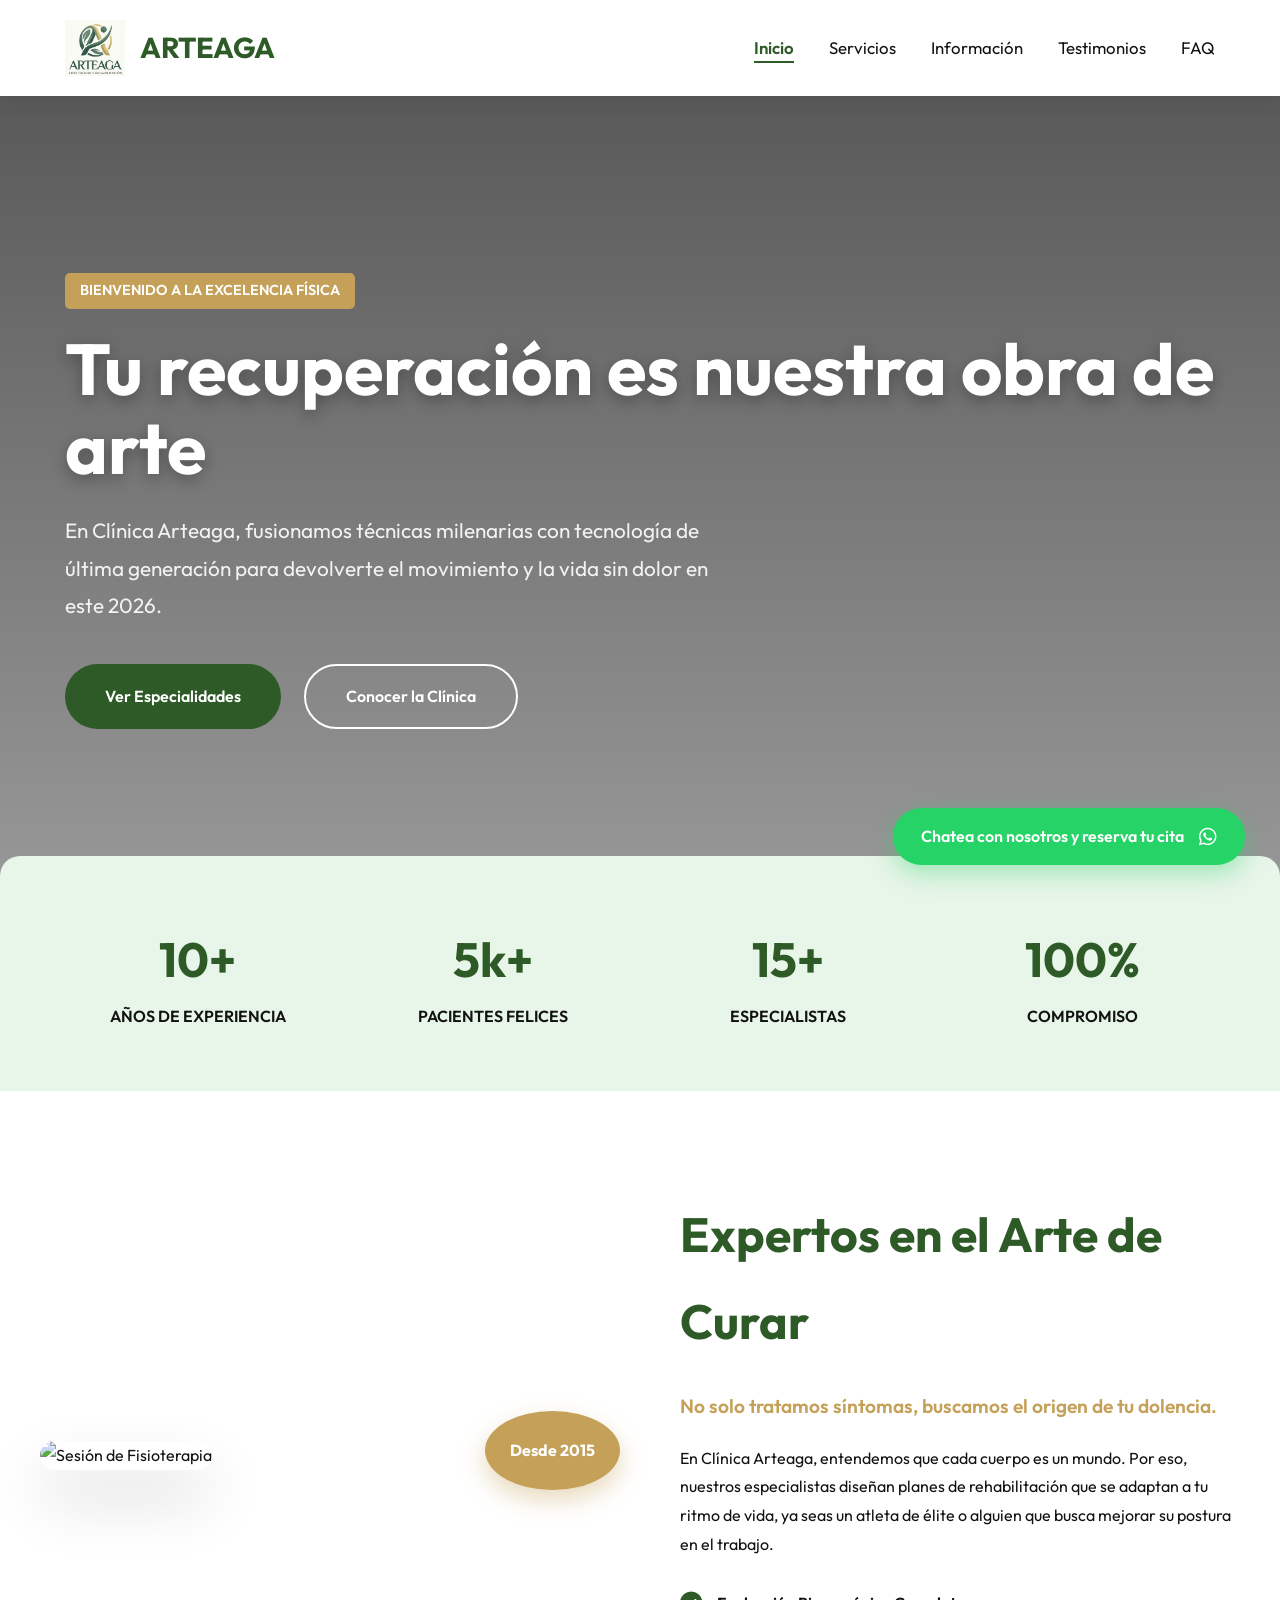
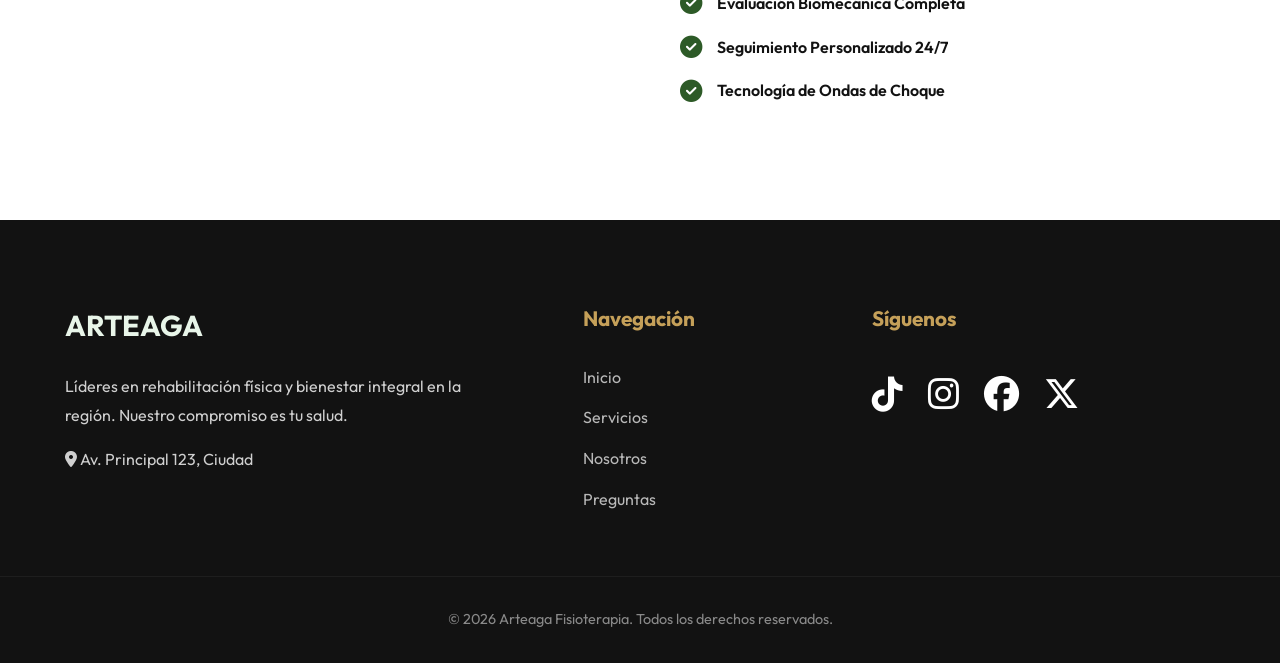
==== index.html @ cd24f94d "Versión Final: Clínica Arteaga - Estructura completa y corrección de footer" ====
<!DOCTYPE html>
<html lang="es">
<head>
    <meta charset="UTF-8">
    <meta name="viewport" content="width=device-width, initial-scale=1.0">
    <title>Arteaga | Fisioterapia y Rehabilitación Avanzada</title>
    <link rel="stylesheet" href="https://cdnjs.cloudflare.com/ajax/libs/font-awesome/6.5.1/css/all.min.css">
    <link rel="stylesheet" href="css/style.css">
    <link rel="stylesheet" href="css/inicio.css">
</head>
<body>

    <a href="https://wa.me/51900000000?text=Hola%20Arteaga,%20deseo%20agendar%20una%20cita." class="whatsapp-btn" target="_blank">
        <span>Chatea con nosotros y reserva tu cita</span>
        <i class="fab fa-whatsapp fa-lg"></i>
    </a>

    <header>
        <div class="container header-content">
            <a href="index.html" class="logo">
                <img src="img/logo.jpg" alt="Arteaga Logo">
                <span class="brand-name">ARTEAGA</span>
            </a>
            <nav>
                <ul>
                    <li><a href="index.html" class="active">Inicio</a></li>
                    <li><a href="servicios.html">Servicios</a></li>
                    <li><a href="informacion.html">Información</a></li>
                    <li><a href="testimonios.html">Testimonios</a></li>
                    <li><a href="faq.html">FAQ</a></li>
                </ul>
            </nav>
        </div>
    </header>

    <main>
        <section class="hero">
            <div class="container hero-content">
                <span class="hero-tag">Bienvenido a la excelencia física</span>
                <h1>Tu recuperación es nuestra obra de arte</h1>
                <p>En Clínica Arteaga, fusionamos técnicas milenarias con tecnología de última generación para devolverte el movimiento y la vida sin dolor en este 2026.</p>
                <div class="hero-actions">
                    <a href="servicios.html" class="btn-primary">Ver Especialidades</a>
                    <a href="informacion.html" class="btn-secondary">Conocer la Clínica</a>
                </div>
            </div>
        </section>

        <section class="stats">
            <div class="container stats-grid">
                <div class="stat-item">
                    <span class="number">10+</span>
                    <span class="label">Años de Experiencia</span>
                </div>
                <div class="stat-item">
                    <span class="number">5k+</span>
                    <span class="label">Pacientes Felices</span>
                </div>
                <div class="stat-item">
                    <span class="number">15+</span>
                    <span class="label">Especialistas</span>
                </div>
                <div class="stat-item">
                    <span class="number">100%</span>
                    <span class="label">Compromiso</span>
                </div>
            </div>
        </section>

        <section class="welcome container">
            <div class="welcome-grid">
                <div class="welcome-img-container">
                    <img src="https://images.unsplash.com/photo-1576091160550-2173dba999ef?auto=format&fit=crop&w=800&q=80" alt="Sesión de Fisioterapia">
                    <div class="experience-badge">Desde 2015</div>
                </div>
                <div class="welcome-text">
                    <h2>Expertos en el Arte de Curar</h2>
                    <p class="highlight">No solo tratamos síntomas, buscamos el origen de tu dolencia.</p>
                    <p>En Clínica Arteaga, entendemos que cada cuerpo es un mundo. Por eso, nuestros especialistas diseñan planes de rehabilitación que se adaptan a tu ritmo de vida, ya seas un atleta de élite o alguien que busca mejorar su postura en el trabajo.</p>
                    <ul class="check-list">
                        <li><i class="fas fa-check-circle"></i> Evaluación Biomecánica Completa</li>
                        <li><i class="fas fa-check-circle"></i> Seguimiento Personalizado 24/7</li>
                        <li><i class="fas fa-check-circle"></i> Tecnología de Ondas de Choque</li>
                    </ul>
                </div>
            </div>
        </section>
    </main>

    <footer>
        <div class="container footer-grid">
            <div class="footer-about">
                <h3>ARTEAGA</h3>
                <p>Líderes en rehabilitación física y bienestar integral en la región. Nuestro compromiso es tu salud.</p>
                <p style="margin-top: 15px;"><i class="fas fa-map-marker-alt"></i> Av. Principal 123, Ciudad</p>
            </div>
            <div class="footer-links">
                <h4>Navegación</h4>
                <ul>
                    <li><a href="index.html">Inicio</a></li>
                    <li><a href="servicios.html">Servicios</a></li>
                    <li><a href="informacion.html">Nosotros</a></li>
                    <li><a href="faq.html">Preguntas</a></li>
                </ul>
            </div>
            <div class="footer-social">
                <h4>Síguenos</h4>
                <div class="social-links">
                    <a href="#" aria-label="TikTok"><i class="fab fa-tiktok"></i></a>
                    <a href="#" aria-label="Instagram"><i class="fab fa-instagram"></i></a>
                    <a href="#" aria-label="Facebook"><i class="fab fa-facebook"></i></a>
                    <a href="#" aria-label="X"><i class="fab fa-x-twitter"></i></a>
                </div>
            </div>
        </div>
        <div class="footer-bottom">
            <p>&copy; 2026 Arteaga Fisioterapia. Todos los derechos reservados.</p>
        </div>
    </footer>
</body>
</html>
---- css/style.css ----
@import url('https://fonts.googleapis.com/css2?family=Outfit:wght@300;400;600;700&display=swap');

:root {
    --verde-primario: #2D5A27;
    --verde-oscuro: #1b3818;
    --verde-claro: #E8F5E9;
    --dorado: #C5A059;
    --oscuro: #121212;
    --blanco: #FFFFFF;
    --gris-suave: #f9f9f9;
    --transicion: all 0.4s cubic-bezier(0.165, 0.84, 0.44, 1);
}

* { margin: 0; padding: 0; box-sizing: border-box; }
body { font-family: 'Outfit', sans-serif; color: var(--oscuro); line-height: 1.8; overflow-x: hidden; }
.container { max-width: 1200px; margin: 0 auto; padding: 0 25px; }

/* HEADER PROFESIONAL */
header {
    background: rgba(255, 255, 255, 0.98);
    padding: 18px 0;
    position: sticky;
    top: 0;
    z-index: 1000;
    box-shadow: 0 4px 20px rgba(0,0,0,0.08);
    backdrop-filter: blur(10px);
}
.header-content { display: flex; justify-content: space-between; align-items: center; }
.logo { display: flex; align-items: center; gap: 15px; text-decoration: none; transition: var(--transicion); }
.logo:hover { opacity: 0.8; }
.logo img { width: 60px; height: 60px; object-fit: contain; }
.brand-name { font-weight: 700; font-size: 1.8rem; color: var(--verde-primario); letter-spacing: -0.5px; }

nav ul { display: flex; list-style: none; gap: 35px; }
nav a { text-decoration: none; color: var(--oscuro); font-weight: 400; font-size: 1.05rem; position: relative; transition: var(--transicion); }
nav a::after { content: ''; position: absolute; width: 0; height: 2px; bottom: -5px; left: 0; background: var(--verde-primario); transition: var(--transicion); }
nav a:hover::after, nav a.active::after { width: 100%; }
nav a:hover, nav a.active { color: var(--verde-primario); font-weight: 600; }

/* WHATSAPP FLOTANTE CON EFECTO */
.whatsapp-btn {
    position: fixed;
    bottom: 35px;
    right: 35px;
    background: #25d366;
    color: white;
    display: flex;
    align-items: center;
    gap: 15px;
    padding: 14px 28px;
    border-radius: 50px;
    text-decoration: none;
    z-index: 1001;
    box-shadow: 0 8px 25px rgba(37, 211, 102, 0.4);
    transition: var(--transicion);
    font-weight: 600;
}
.whatsapp-btn:hover { transform: scale(1.08) translateY(-5px); background: #128c7e; }

/* FOOTER EXTENSO */
footer { background: var(--oscuro); color: var(--blanco); padding: 80px 0 30px; }
.footer-grid { display: grid; grid-template-columns: 2fr 1fr 1.5fr; gap: 60px; margin-bottom: 50px; }
.footer-about h3 { font-size: 1.8rem; margin-bottom: 20px; color: var(--verde-claro); }
.footer-about p { opacity: 0.8; max-width: 400px; }

.footer-links h4, .footer-social h4 { font-size: 1.3rem; margin-bottom: 25px; color: var(--dorado); }
.footer-links ul { list-style: none; }
.footer-links li { margin-bottom: 12px; }
.footer-links a { color: var(--blanco); text-decoration: none; opacity: 0.7; transition: var(--transicion); }
.footer-links a:hover { opacity: 1; padding-left: 8px; color: var(--verde-claro); }

/* REDES SOCIALES - CORRECCIÓN DEFINITIVA */
.social-links { display: flex !important; gap: 25px; margin-top: 10px; }
.social-links a { 
    color: var(--blanco) !important; 
    font-size: 2.2rem !important; 
    transition: var(--transicion); 
    display: inline-block;
}
.social-links a:hover { color: var(--dorado) !important; transform: scale(1.2) rotate(8deg); }

.footer-bottom { border-top: 1px solid rgba(255,255,255,0.1); padding-top: 30px; text-align: center; font-size: 0.9rem; opacity: 0.5; }
---- css/inicio.css ----
/* HERO */
.hero {
    height: 90vh;
    background: linear-gradient(rgba(0,0,0,0.65), rgba(0,0,0,0.4)), 
                url('https://images.unsplash.com/photo-1597452485669-2c7bb5fef90d?auto=format&fit=crop&w=1600&q=80');
    background-size: cover;
    background-position: center;
    display: flex;
    align-items: center;
    color: white;
}
.hero-tag { background: var(--dorado); padding: 5px 15px; border-radius: 5px; font-size: 0.9rem; font-weight: 600; text-transform: uppercase; margin-bottom: 20px; display: inline-block; }
.hero h1 { font-size: 4.5rem; line-height: 1.1; margin-bottom: 25px; font-weight: 700; text-shadow: 0 5px 15px rgba(0,0,0,0.3); }
.hero p { font-size: 1.3rem; max-width: 650px; margin-bottom: 40px; opacity: 0.9; }

.btn-primary { background: var(--verde-primario); color: white; padding: 18px 40px; border-radius: 50px; text-decoration: none; font-weight: 600; margin-right: 20px; transition: var(--transicion); display: inline-block; }
.btn-primary:hover { background: var(--verde-oscuro); transform: translateY(-3px); }
.btn-secondary { border: 2px solid white; color: white; padding: 16px 40px; border-radius: 50px; text-decoration: none; font-weight: 600; transition: var(--transicion); display: inline-block; }
.btn-secondary:hover { background: white; color: var(--oscuro); }

/* STATS */
.stats { background: var(--verde-claro); padding: 60px 0; margin-top: -50px; position: relative; z-index: 10; border-radius: 20px 20px 0 0; }
.stats-grid { display: grid; grid-template-columns: repeat(4, 1fr); gap: 30px; text-align: center; }
.stat-item .number { display: block; font-size: 3rem; font-weight: 700; color: var(--verde-primario); }
.stat-item .label { font-size: 1rem; color: var(--gris-texto); font-weight: 600; text-transform: uppercase; }

/* WELCOME */
.welcome { padding: 100px 0; }
.welcome-grid { display: grid; grid-template-columns: 1fr 1fr; gap: 80px; align-items: center; }
.welcome-img-container { position: relative; }
.welcome-img-container img { width: 100%; border-radius: 30px; box-shadow: 0 30px 60px rgba(0,0,0,0.15); }
.experience-badge { position: absolute; bottom: -20px; right: -20px; background: var(--dorado); color: white; padding: 25px; border-radius: 50%; font-weight: 700; text-align: center; box-shadow: 0 10px 25px rgba(197, 160, 89, 0.4); }

.welcome-text h2 { font-size: 3rem; margin-bottom: 25px; color: var(--verde-primario); }
.highlight { color: var(--dorado); font-weight: 600; font-size: 1.2rem; margin-bottom: 20px; }
.check-list { list-style: none; margin-top: 30px; }
.check-list li { margin-bottom: 15px; font-weight: 600; display: flex; align-items: center; gap: 15px; }
.check-list i { color: var(--verde-primario); font-size: 1.4rem; }
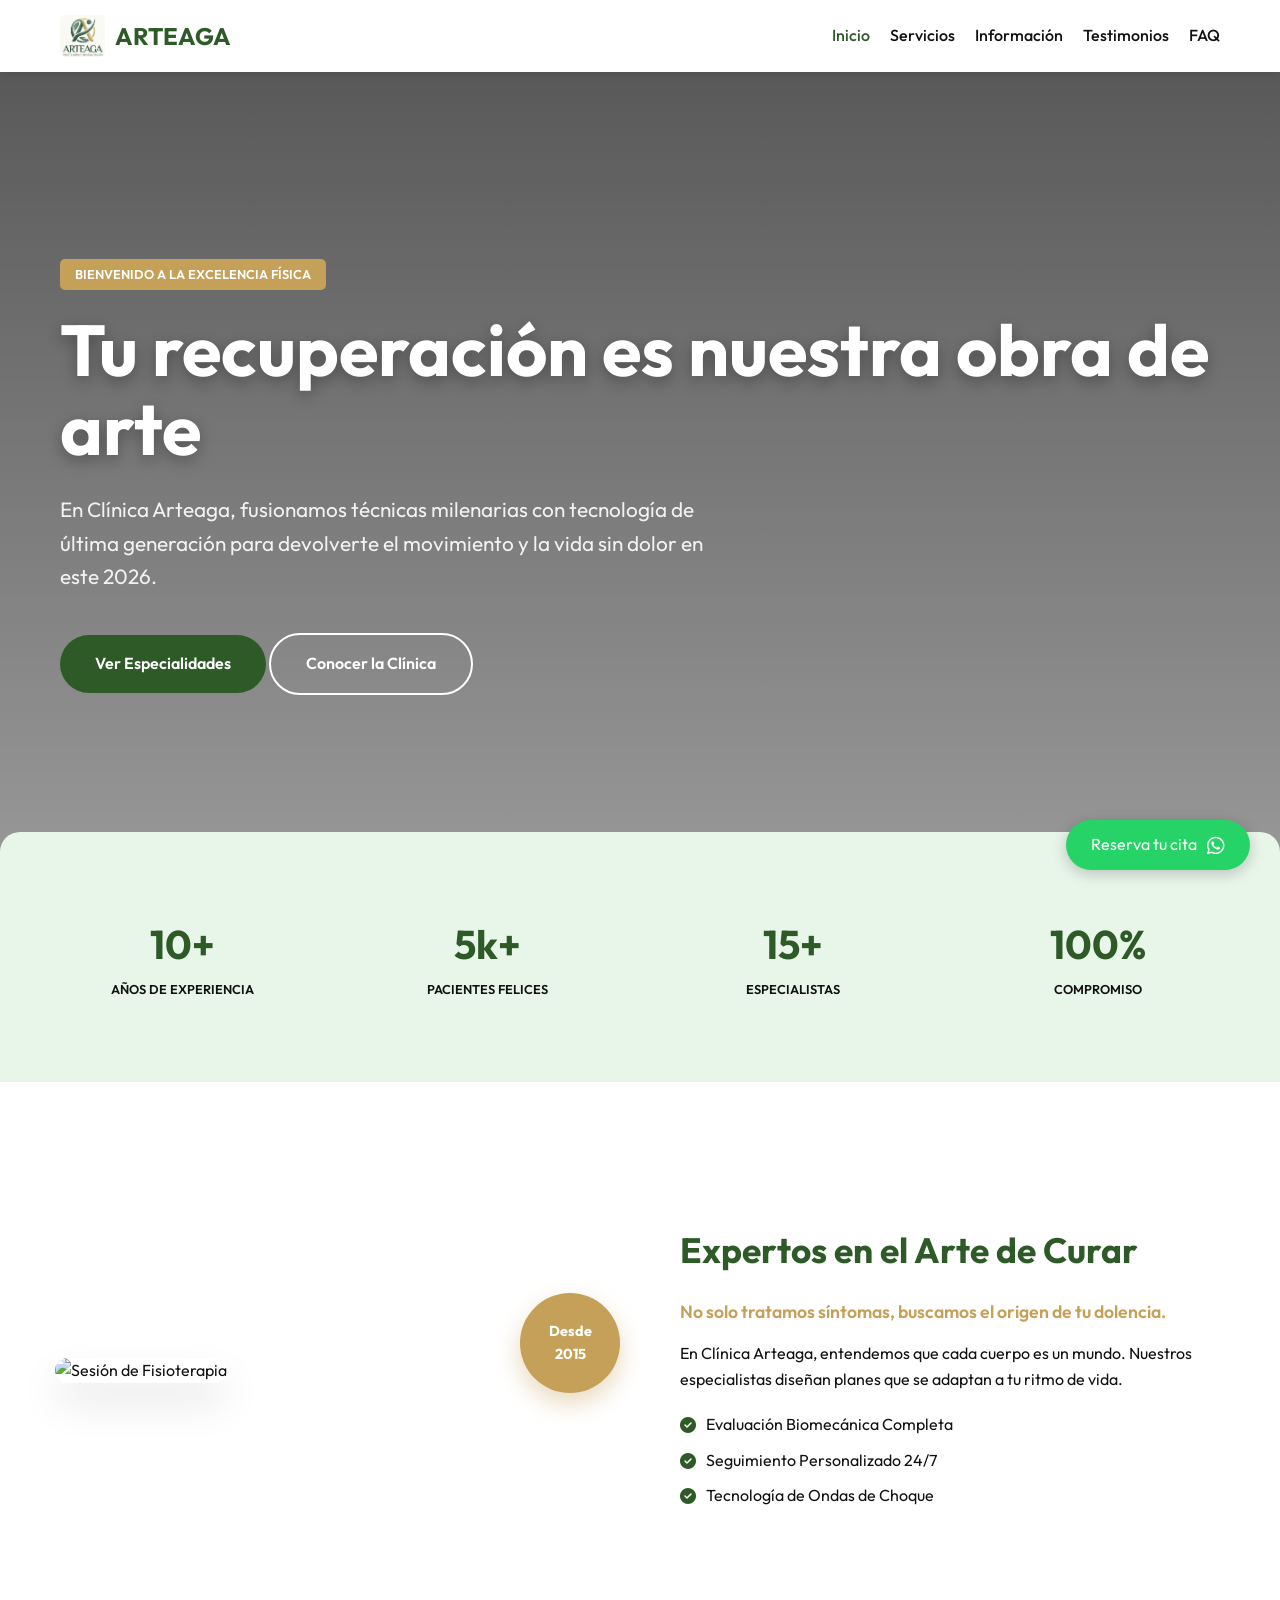
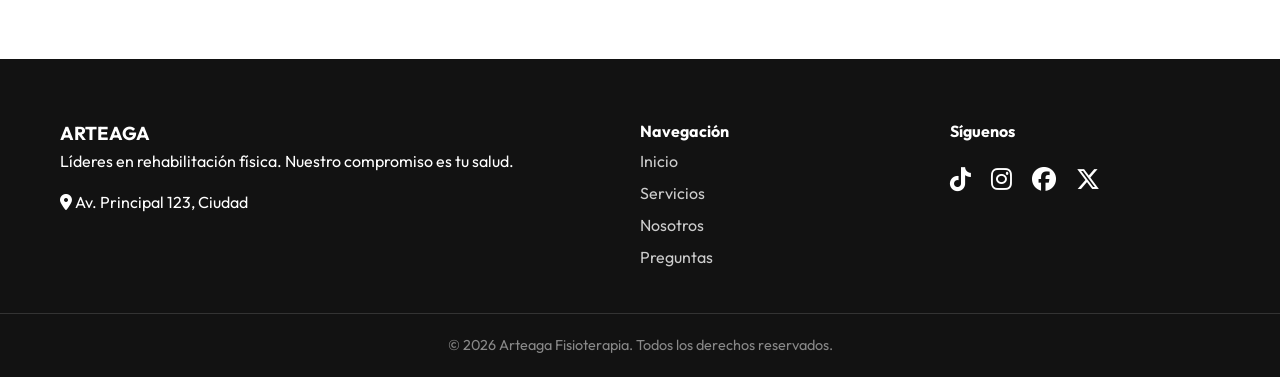
==== commit e2b1d483: "Mejora de responsive en Inicio y nuevas secciones de FAQ y Testimonios" ====
--- a/index.html
+++ b/index.html
@@ -11,7 +11,7 @@
 <body>
 
     <a href="https://wa.me/51900000000?text=Hola%20Arteaga,%20deseo%20agendar%20una%20cita." class="whatsapp-btn" target="_blank">
-        <span>Chatea con nosotros y reserva tu cita</span>
+        <span>Reserva tu cita</span>
         <i class="fab fa-whatsapp fa-lg"></i>
     </a>
 
@@ -76,7 +76,7 @@
                 <div class="welcome-text">
                     <h2>Expertos en el Arte de Curar</h2>
                     <p class="highlight">No solo tratamos síntomas, buscamos el origen de tu dolencia.</p>
-                    <p>En Clínica Arteaga, entendemos que cada cuerpo es un mundo. Por eso, nuestros especialistas diseñan planes de rehabilitación que se adaptan a tu ritmo de vida, ya seas un atleta de élite o alguien que busca mejorar su postura en el trabajo.</p>
+                    <p>En Clínica Arteaga, entendemos que cada cuerpo es un mundo. Nuestros especialistas diseñan planes que se adaptan a tu ritmo de vida.</p>
                     <ul class="check-list">
                         <li><i class="fas fa-check-circle"></i> Evaluación Biomecánica Completa</li>
                         <li><i class="fas fa-check-circle"></i> Seguimiento Personalizado 24/7</li>
@@ -91,7 +91,7 @@
         <div class="container footer-grid">
             <div class="footer-about">
                 <h3>ARTEAGA</h3>
-                <p>Líderes en rehabilitación física y bienestar integral en la región. Nuestro compromiso es tu salud.</p>
+                <p>Líderes en rehabilitación física. Nuestro compromiso es tu salud.</p>
                 <p style="margin-top: 15px;"><i class="fas fa-map-marker-alt"></i> Av. Principal 123, Ciudad</p>
             </div>
             <div class="footer-links">
@@ -106,10 +106,10 @@
             <div class="footer-social">
                 <h4>Síguenos</h4>
                 <div class="social-links">
-                    <a href="#" aria-label="TikTok"><i class="fab fa-tiktok"></i></a>
-                    <a href="#" aria-label="Instagram"><i class="fab fa-instagram"></i></a>
-                    <a href="#" aria-label="Facebook"><i class="fab fa-facebook"></i></a>
-                    <a href="#" aria-label="X"><i class="fab fa-x-twitter"></i></a>
+                    <a href="#"><i class="fab fa-tiktok"></i></a>
+                    <a href="#"><i class="fab fa-instagram"></i></a>
+                    <a href="#"><i class="fab fa-facebook"></i></a>
+                    <a href="#"><i class="fab fa-x-twitter"></i></a>
                 </div>
             </div>
         </div>
--- a/css/style.css
+++ b/css/style.css
@@ -7,76 +7,81 @@
     --dorado: #C5A059;
     --oscuro: #121212;
     --blanco: #FFFFFF;
-    --gris-suave: #f9f9f9;
-    --transicion: all 0.4s cubic-bezier(0.165, 0.84, 0.44, 1);
+    --transicion: all 0.4s ease;
 }
 
 * { margin: 0; padding: 0; box-sizing: border-box; }
-body { font-family: 'Outfit', sans-serif; color: var(--oscuro); line-height: 1.8; overflow-x: hidden; }
-.container { max-width: 1200px; margin: 0 auto; padding: 0 25px; }
+body { font-family: 'Outfit', sans-serif; overflow-x: hidden; width: 100%; color: var(--oscuro); line-height: 1.6; }
+.container { max-width: 1200px; margin: 0 auto; padding: 0 20px; }
 
-/* HEADER PROFESIONAL */
+/* HEADER */
 header {
-    background: rgba(255, 255, 255, 0.98);
-    padding: 18px 0;
+    background: white;
+    padding: 15px 0;
     position: sticky;
     top: 0;
     z-index: 1000;
-    box-shadow: 0 4px 20px rgba(0,0,0,0.08);
-    backdrop-filter: blur(10px);
+    box-shadow: 0 2px 10px rgba(0,0,0,0.1);
 }
 .header-content { display: flex; justify-content: space-between; align-items: center; }
-.logo { display: flex; align-items: center; gap: 15px; text-decoration: none; transition: var(--transicion); }
-.logo:hover { opacity: 0.8; }
-.logo img { width: 60px; height: 60px; object-fit: contain; }
-.brand-name { font-weight: 700; font-size: 1.8rem; color: var(--verde-primario); letter-spacing: -0.5px; }
+.logo { display: flex; align-items: center; text-decoration: none; gap: 10px; }
+.logo img { width: 45px; height: auto; border-radius: 5px; }
+.brand-name { font-weight: 700; color: var(--verde-primario); font-size: 1.5rem; }
 
-nav ul { display: flex; list-style: none; gap: 35px; }
-nav a { text-decoration: none; color: var(--oscuro); font-weight: 400; font-size: 1.05rem; position: relative; transition: var(--transicion); }
-nav a::after { content: ''; position: absolute; width: 0; height: 2px; bottom: -5px; left: 0; background: var(--verde-primario); transition: var(--transicion); }
-nav a:hover::after, nav a.active::after { width: 100%; }
-nav a:hover, nav a.active { color: var(--verde-primario); font-weight: 600; }
+nav ul { display: flex; list-style: none; gap: 20px; }
+nav a { text-decoration: none; color: var(--oscuro); font-weight: 500; transition: var(--transicion); }
+nav a.active, nav a:hover { color: var(--verde-primario); }
 
-/* WHATSAPP FLOTANTE CON EFECTO */
+/* GRIDS BASE (ESCRITORIO) */
+.stats-grid { display: grid; grid-template-columns: repeat(4, 1fr); gap: 20px; padding: 40px 0; text-align: center; }
+.welcome-grid { display: grid; grid-template-columns: 1fr 1fr; gap: 50px; align-items: center; padding: 80px 0; }
+.footer-grid { display: grid; grid-template-columns: 2fr 1fr 1fr; gap: 40px; }
+
+/* ELEMENTOS ESPECÍFICOS */
+.welcome-img-container { position: relative; }
+.welcome-img-container img { width: 100%; border-radius: 20px; box-shadow: 0 20px 40px rgba(0,0,0,0.1); }
+.experience-badge { position: absolute; bottom: -20px; right: -20px; background: var(--dorado); color: white; padding: 15px 25px; border-radius: 10px; font-weight: 700; }
+.check-list { list-style: none; margin-top: 20px; }
+.check-list li { margin-bottom: 10px; display: flex; align-items: center; gap: 10px; }
+.check-list i { color: var(--verde-primario); }
+
+/* WHATSAPP */
 .whatsapp-btn {
-    position: fixed;
-    bottom: 35px;
-    right: 35px;
-    background: #25d366;
-    color: white;
-    display: flex;
-    align-items: center;
-    gap: 15px;
-    padding: 14px 28px;
-    border-radius: 50px;
-    text-decoration: none;
-    z-index: 1001;
-    box-shadow: 0 8px 25px rgba(37, 211, 102, 0.4);
-    transition: var(--transicion);
-    font-weight: 600;
+    position: fixed; bottom: 30px; right: 30px; background: #25d366; color: white;
+    padding: 12px 25px; border-radius: 50px; text-decoration: none; z-index: 1000;
+    display: flex; align-items: center; gap: 10px; box-shadow: 0 4px 15px rgba(0,0,0,0.2); transition: var(--transicion);
 }
-.whatsapp-btn:hover { transform: scale(1.08) translateY(-5px); background: #128c7e; }
+.whatsapp-btn:hover { transform: scale(1.05); background: #128c7e; }
 
-/* FOOTER EXTENSO */
-footer { background: var(--oscuro); color: var(--blanco); padding: 80px 0 30px; }
-.footer-grid { display: grid; grid-template-columns: 2fr 1fr 1.5fr; gap: 60px; margin-bottom: 50px; }
-.footer-about h3 { font-size: 1.8rem; margin-bottom: 20px; color: var(--verde-claro); }
-.footer-about p { opacity: 0.8; max-width: 400px; }
+/* FOOTER */
+footer { background: var(--oscuro); color: white; padding: 60px 0 20px; }
+.footer-links ul { list-style: none; }
+.footer-links a { color: #ccc; text-decoration: none; line-height: 2; }
+.social-links { display: flex; gap: 20px; font-size: 1.5rem; margin-top: 15px; }
+.social-links a { color: white; transition: var(--transicion); }
+.social-links a:hover { color: var(--dorado); }
+.footer-bottom { text-align: center; margin-top: 40px; padding-top: 20px; border-top: 1px solid #333; font-size: 0.9rem; color: #888; }
 
-.footer-links h4, .footer-social h4 { font-size: 1.3rem; margin-bottom: 25px; color: var(--dorado); }
-.footer-links ul { list-style: none; }
-.footer-links li { margin-bottom: 12px; }
-.footer-links a { color: var(--blanco); text-decoration: none; opacity: 0.7; transition: var(--transicion); }
-.footer-links a:hover { opacity: 1; padding-left: 8px; color: var(--verde-claro); }
-
-/* REDES SOCIALES - CORRECCIÓN DEFINITIVA */
-.social-links { display: flex !important; gap: 25px; margin-top: 10px; }
-.social-links a { 
-    color: var(--blanco) !important; 
-    font-size: 2.2rem !important; 
-    transition: var(--transicion); 
-    display: inline-block;
-}
-.social-links a:hover { color: var(--dorado) !important; transform: scale(1.2) rotate(8deg); }
-
-.footer-bottom { border-top: 1px solid rgba(255,255,255,0.1); padding-top: 30px; text-align: center; font-size: 0.9rem; opacity: 0.5; }+/* ==========================================
+   EL BLOQUE RESPONSIVE (NO TOCAR ESTO)
+   ========================================== */
+@media (max-width: 768px) {
+    .header-content { flex-direction: column; gap: 15px; }
+    nav ul { flex-wrap: wrap; justify-content: center; gap: 10px; }
+    
+    /* Convertimos todos los grids a 1 sola columna */
+    .stats-grid, .welcome-grid, .footer-grid {
+        grid-template-columns: 1fr !important;
+        text-align: center;
+    }
+    
+    .welcome-img-container { margin-bottom: 40px; }
+    .experience-badge { position: relative; right: 0; bottom: 0; margin-top: 20px; display: inline-block; }
+    
+    .whatsapp-btn {
+        width: 90%; left: 5%; right: 5%; bottom: 15px; justify-content: center;
+        padding: 10px; font-size: 0.9rem;
+    }
+    
+    .whatsapp-btn span { display: block; } /* Asegura que el texto se vea */
+}
--- a/css/inicio.css
+++ b/css/inicio.css
@@ -8,31 +8,121 @@
     display: flex;
     align-items: center;
     color: white;
+    padding: 0 20px; /* Evita que el texto toque los bordes en móvil */
 }
-.hero-tag { background: var(--dorado); padding: 5px 15px; border-radius: 5px; font-size: 0.9rem; font-weight: 600; text-transform: uppercase; margin-bottom: 20px; display: inline-block; }
-.hero h1 { font-size: 4.5rem; line-height: 1.1; margin-bottom: 25px; font-weight: 700; text-shadow: 0 5px 15px rgba(0,0,0,0.3); }
-.hero p { font-size: 1.3rem; max-width: 650px; margin-bottom: 40px; opacity: 0.9; }
 
-.btn-primary { background: var(--verde-primario); color: white; padding: 18px 40px; border-radius: 50px; text-decoration: none; font-weight: 600; margin-right: 20px; transition: var(--transicion); display: inline-block; }
+.hero-tag { 
+    background: var(--dorado); 
+    padding: 5px 15px; 
+    border-radius: 5px; 
+    font-size: 0.8rem; 
+    font-weight: 600; 
+    text-transform: uppercase; 
+    margin-bottom: 20px; 
+    display: inline-block; 
+}
+
+.hero h1 { 
+    font-size: clamp(2.5rem, 8vw, 4.5rem); /* Ajuste dinámico: mínimo 2.5rem, máximo 4.5rem */
+    line-height: 1.1; 
+    margin-bottom: 25px; 
+    font-weight: 700; 
+    text-shadow: 0 5px 15px rgba(0,0,0,0.3); 
+}
+
+.hero p { 
+    font-size: clamp(1rem, 4vw, 1.3rem); 
+    max-width: 650px; 
+    margin-bottom: 40px; 
+    opacity: 0.9; 
+}
+
+/* BOTONES */
+.hero-btns {
+    display: flex;
+    flex-wrap: wrap; /* Permite que los botones se pongan uno sobre otro en móviles */
+    gap: 15px;
+}
+
+.btn-primary, .btn-secondary {
+    padding: 16px 35px;
+    border-radius: 50px;
+    text-decoration: none;
+    font-weight: 600;
+    transition: var(--transicion);
+    display: inline-block;
+    text-align: center;
+}
+
+.btn-primary { background: var(--verde-primario); color: white; }
 .btn-primary:hover { background: var(--verde-oscuro); transform: translateY(-3px); }
-.btn-secondary { border: 2px solid white; color: white; padding: 16px 40px; border-radius: 50px; text-decoration: none; font-weight: 600; transition: var(--transicion); display: inline-block; }
+
+.btn-secondary { border: 2px solid white; color: white; }
 .btn-secondary:hover { background: white; color: var(--oscuro); }
 
 /* STATS */
-.stats { background: var(--verde-claro); padding: 60px 0; margin-top: -50px; position: relative; z-index: 10; border-radius: 20px 20px 0 0; }
-.stats-grid { display: grid; grid-template-columns: repeat(4, 1fr); gap: 30px; text-align: center; }
-.stat-item .number { display: block; font-size: 3rem; font-weight: 700; color: var(--verde-primario); }
-.stat-item .label { font-size: 1rem; color: var(--gris-texto); font-weight: 600; text-transform: uppercase; }
+.stats { 
+    background: var(--verde-claro); 
+    padding: 40px 0; 
+    margin-top: -50px; 
+    position: relative; 
+    z-index: 10; 
+    border-radius: 20px 20px 0 0; 
+}
+
+.stats-grid { 
+    display: grid; 
+    grid-template-columns: repeat(auto-fit, minmax(150px, 1fr)); /* Responsive automático */
+    gap: 20px; 
+    text-align: center; 
+}
+
+.stat-item .number { display: block; font-size: 2.5rem; font-weight: 700; color: var(--verde-primario); }
+.stat-item .label { font-size: 0.8rem; color: var(--gris-texto); font-weight: 600; text-transform: uppercase; }
 
 /* WELCOME */
-.welcome { padding: 100px 0; }
-.welcome-grid { display: grid; grid-template-columns: 1fr 1fr; gap: 80px; align-items: center; }
-.welcome-img-container { position: relative; }
-.welcome-img-container img { width: 100%; border-radius: 30px; box-shadow: 0 30px 60px rgba(0,0,0,0.15); }
-.experience-badge { position: absolute; bottom: -20px; right: -20px; background: var(--dorado); color: white; padding: 25px; border-radius: 50%; font-weight: 700; text-align: center; box-shadow: 0 10px 25px rgba(197, 160, 89, 0.4); }
+.welcome { padding: 60px 0; }
+.welcome-grid { 
+    display: grid; 
+    grid-template-columns: repeat(auto-fit, minmax(300px, 1fr)); 
+    gap: 40px; 
+    align-items: center; 
+}
 
-.welcome-text h2 { font-size: 3rem; margin-bottom: 25px; color: var(--verde-primario); }
-.highlight { color: var(--dorado); font-weight: 600; font-size: 1.2rem; margin-bottom: 20px; }
-.check-list { list-style: none; margin-top: 30px; }
-.check-list li { margin-bottom: 15px; font-weight: 600; display: flex; align-items: center; gap: 15px; }
-.check-list i { color: var(--verde-primario); font-size: 1.4rem; }+.welcome-img-container { position: relative; padding: 0 15px; }
+.welcome-img-container img { width: 100%; border-radius: 25px; box-shadow: 0 20px 40px rgba(0,0,0,0.1); }
+
+.experience-badge { 
+    position: absolute; 
+    bottom: -10px; 
+    right: 0; 
+    background: var(--dorado); 
+    color: white; 
+    padding: 15px; 
+    border-radius: 50%; 
+    font-size: 0.9rem;
+    width: 100px;
+    height: 100px;
+    display: flex;
+    flex-direction: column;
+    justify-content: center;
+    align-items: center;
+    font-weight: 700; 
+    text-align: center; 
+    box-shadow: 0 10px 25px rgba(197, 160, 89, 0.4); 
+}
+
+.welcome-text { padding: 0 20px; }
+.welcome-text h2 { font-size: 2.2rem; margin-bottom: 20px; color: var(--verde-primario); }
+.highlight { color: var(--dorado); font-weight: 600; font-size: 1.1rem; margin-bottom: 15px; }
+
+/* MEDIA QUERIES ADICIONALES */
+@media (max-width: 768px) {
+    .hero { height: auto; padding: 100px 20px; text-align: center; }
+    .hero h1 { font-size: 2.5rem; }
+    .hero p { margin: 0 auto 30px; }
+    .hero-btns { justify-content: center; }
+    .welcome-grid { grid-template-columns: 1fr; text-align: center; }
+    .check-list li { justify-content: center; }
+    .experience-badge { width: 80px; height: 80px; font-size: 0.7rem; }
+}
